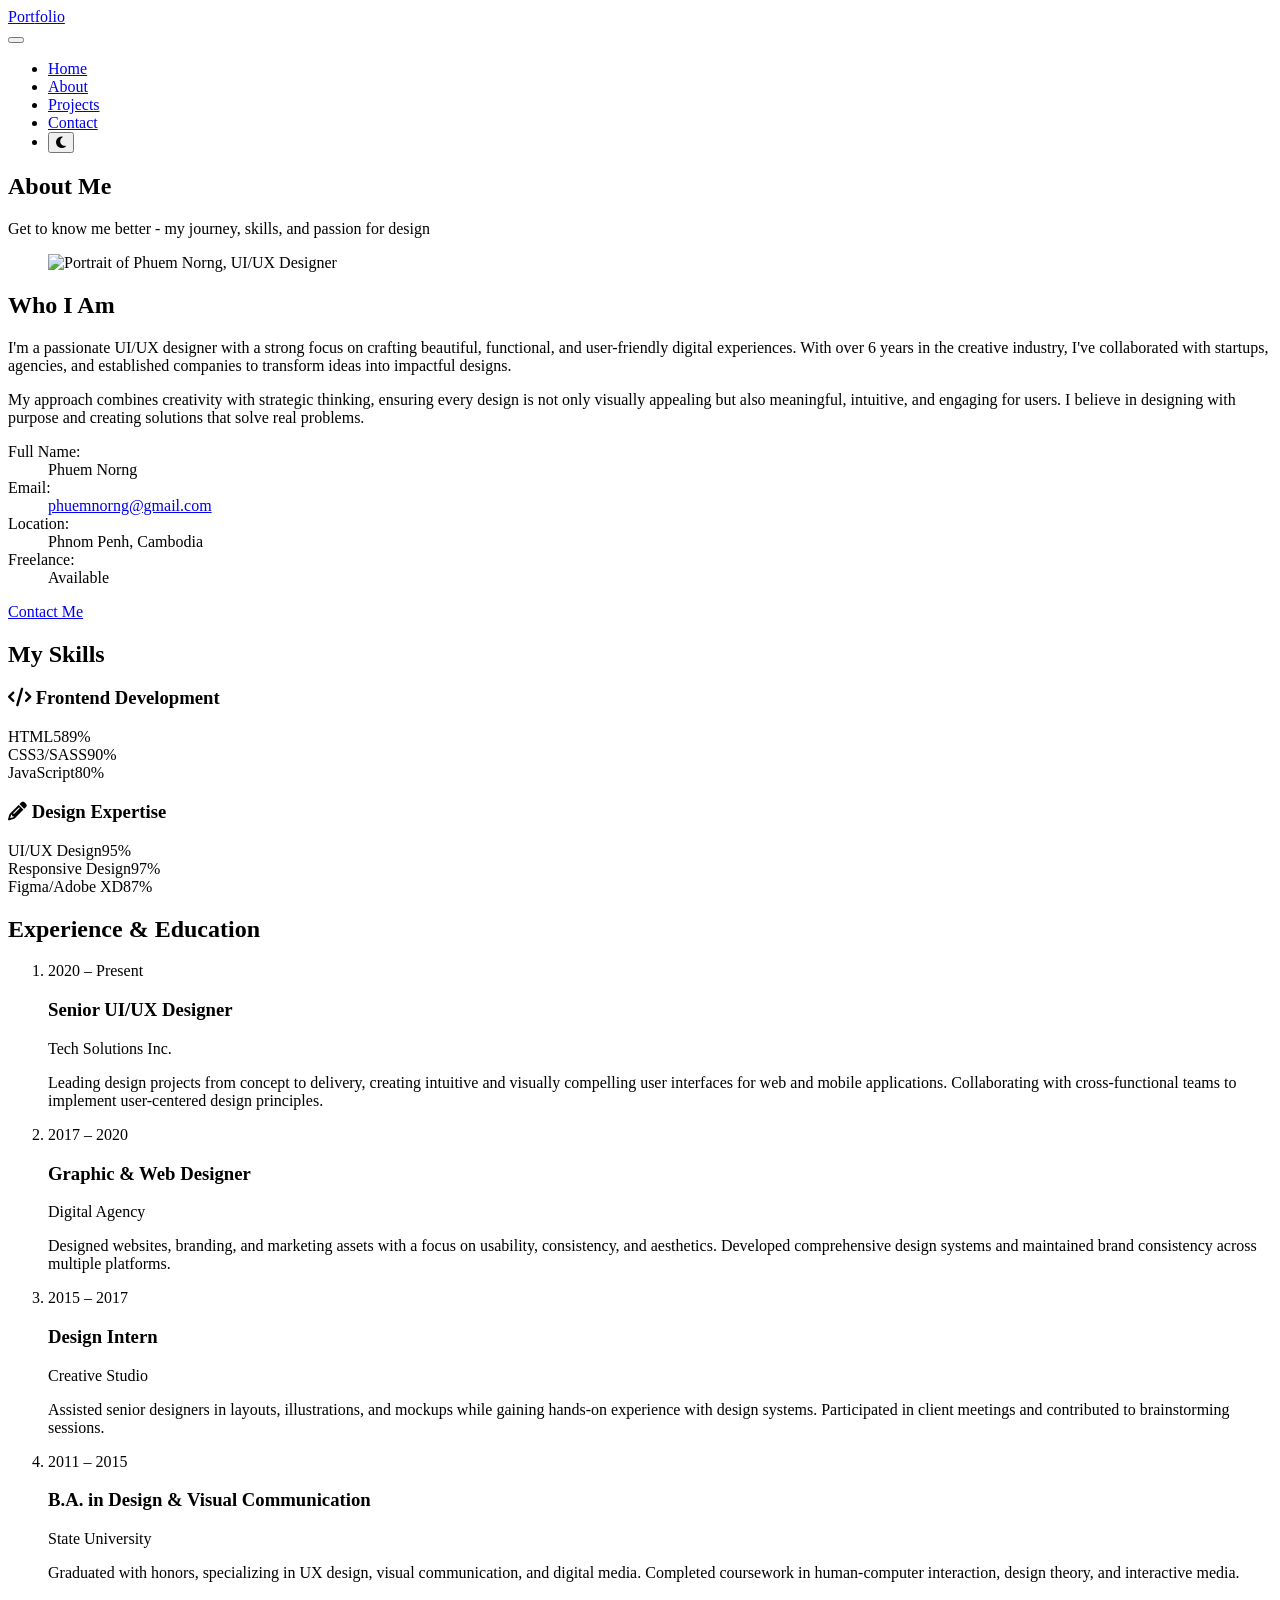
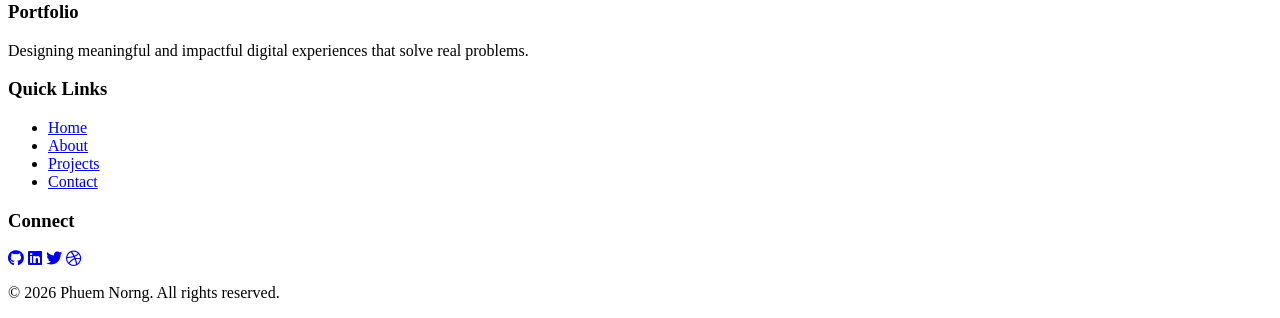
==== about.html @ 8eba79c0 "Add files via upload" ====
<!DOCTYPE html>
<html lang="en" data-theme="light">
<head>
  <meta charset="UTF-8" />
  <meta name="viewport" content="width=device-width, initial-scale=1.0" />
  <meta name="description" content="Learn more about Phuem Norng - UI/UX Designer specializing in digital experiences, design systems, and web development." />
  <meta name="author" content="Phuem Norng" />
  <title>About Me | Phuem Norng - UI/UX Designer Portfolio</title>
  
  <!-- Preload critical assets -->
  <link rel="preload" href="https://cdnjs.cloudflare.com/ajax/libs/font-awesome/6.6.0/css/all.min.css" as="style">
  <link rel="preconnect" href="https://cdnjs.cloudflare.com">
  <link rel="preconnect" href="https://fonts.googleapis.com">
  <link rel="preconnect" href="https://fonts.gstatic.com" crossorigin>
  
  <!-- Google Fonts -->
  <link href="https://fonts.googleapis.com/css2?family=Inter:wght@300;400;500;600;700&family=Plus+Jakarta+Sans:wght@600;700;800&display=swap" rel="stylesheet">
      <!-- CSS Files -->
    <link rel="stylesheet" href="css/theming.css">

  <!-- Font Awesome -->
  <link rel="stylesheet" href="https://cdnjs.cloudflare.com/ajax/libs/font-awesome/6.6.0/css/all.min.css" integrity="sha512-K6Bl8jRfD47m3+" crossorigin="anonymous" referrerpolicy="no-referrer" />

  <!-- Favicon -->
  <link rel="icon" href="assets/img/favicon.png" type="image/png" />
</head>
<body>
  <!-- Header / Navigation -->
  <header class="header" role="banner">
    <div class="container">
      <a href="index.html" class="logo" aria-label="Phuem Norng Portfolio Home">Port<span>folio</span></a>
      
      <nav class="nav" role="navigation" aria-label="Main Navigation">
        <button class="hamburger" aria-expanded="false" aria-controls="menu" aria-label="Toggle navigation">
          <span class="bar"></span><span class="bar"></span><span class="bar"></span>
        </button>
        
        <ul id="menu" class="nav-list">
          <li><a href="index.html">Home</a></li>
          <li><a href="about.html" aria-current="page">About</a></li>
          <li><a href="projects.html">Projects</a></li>
          <li><a href="contact.html">Contact</a></li>
          <li>
            <button id="theme-toggle" class="theme-toggle" aria-label="Toggle dark mode">
              <i class="fas fa-moon"></i>
            </button>
          </li>
        </ul>
      </nav>
    </div>
  </header>

  <!-- Hero -->
  <section class="page-hero">
    <div class="container">
      <h1 class="fade-in">About Me</h1>
      <p class="subtitle fade-in delay-1">Get to know me better - my journey, skills, and passion for design</p>
    </div>
  </section>

  <!-- About -->
  <section class="detailed-about">
    <div class="container about-grid">
      <figure class="about-image fade-in">
        <img src="assets/img/profile.png" alt="Portrait of Phuem Norng, UI/UX Designer" class="profile-img-large" />
      </figure>
      
      <article class="about-details fade-in delay-1">
        <h2>Who I Am</h2>
        <p>I'm a passionate UI/UX designer with a strong focus on crafting beautiful, functional, and user-friendly digital experiences. With over 6 years in the creative industry, I've collaborated with startups, agencies, and established companies to transform ideas into impactful designs.</p>
        <p>My approach combines creativity with strategic thinking, ensuring every design is not only visually appealing but also meaningful, intuitive, and engaging for users. I believe in designing with purpose and creating solutions that solve real problems.</p>
        
        <dl class="personal-info">
          <div class="info-item">
            <dt>Full Name:</dt>
            <dd>Phuem Norng</dd>
          </div>
          <div class="info-item">
            <dt>Email:</dt>
            <dd><a href="mailto:phuemnorng@gmail.com">phuemnorng@gmail.com</a></dd>
          </div>
          <div class="info-item">
            <dt>Location:</dt>
            <dd>Phnom Penh, Cambodia</dd>
          </div>
          <div class="info-item">
            <dt>Freelance:</dt>
            <dd>Available</dd>
          </div>
        </dl>

        <a href="contact.html" class="btn btn-primary">Contact Me</a>
      </article>
    </div>
  </section>

  <!-- Skills -->
  <section class="skills-section">
    <div class="container">
      <h2 class="fade-in">My Skills</h2>
      <div class="skills-grid">
        <!-- Frontend -->
        <div class="skill-category fade-in delay-1">
          <h3><i class="fas fa-code"></i> Frontend Development</h3>
          <div class="skill-item" role="progressbar" aria-valuenow="89" aria-valuemin="0" aria-valuemax="100">
            <div><span>HTML5</span><span>89%</span></div>
            <div class="skill-bar"><div class="skill-progress" data-width="89"></div></div>
          </div>
          <div class="skill-item" role="progressbar" aria-valuenow="90" aria-valuemin="0" aria-valuemax="100">
            <div><span>CSS3/SASS</span><span>90%</span></div>
            <div class="skill-bar"><div class="skill-progress" data-width="90"></div></div>
          </div>
          <div class="skill-item" role="progressbar" aria-valuenow="80" aria-valuemin="0" aria-valuemax="100">
            <div><span>JavaScript</span><span>80%</span></div>
            <div class="skill-bar"><div class="skill-progress" data-width="80"></div></div>
          </div>
        </div>

        <!-- Design -->
        <div class="skill-category fade-in delay-2">
          <h3><i class="fas fa-pencil-alt"></i> Design Expertise</h3>
          <div class="skill-item" role="progressbar" aria-valuenow="95" aria-valuemin="0" aria-valuemax="100">
            <div><span>UI/UX Design</span><span>95%</span></div>
            <div class="skill-bar"><div class="skill-progress" data-width="95"></div></div>
          </div>
          <div class="skill-item" role="progressbar" aria-valuenow="97" aria-valuemin="0" aria-valuemax="100">
            <div><span>Responsive Design</span><span>97%</span></div>
            <div class="skill-bar"><div class="skill-progress" data-width="97"></div></div>
          </div>
          <div class="skill-item" role="progressbar" aria-valuenow="87" aria-valuemin="0" aria-valuemax="100">
            <div><span>Figma/Adobe XD</span><span>87%</span></div>
            <div class="skill-bar"><div class="skill-progress" data-width="87"></div></div>
          </div>
        </div>
      </div>
    </div>
  </section>

  <!-- Experience -->
  <section class="experience-section">
    <div class="container">
      <h2 class="fade-in">Experience & Education</h2>
      <ol class="timeline">
        <li class="timeline-item fade-in">
          <time datetime="2020">2020 – Present</time>
          <div>
            <h3>Senior UI/UX Designer</h3>
            <span class="company">Tech Solutions Inc.</span>
            <p>Leading design projects from concept to delivery, creating intuitive and visually compelling user interfaces for web and mobile applications. Collaborating with cross-functional teams to implement user-centered design principles.</p>
          </div>
        </li>
        <li class="timeline-item fade-in delay-1">
          <time datetime="2017">2017 – 2020</time>
          <div>
            <h3>Graphic & Web Designer</h3>
            <span class="company">Digital Agency</span>
            <p>Designed websites, branding, and marketing assets with a focus on usability, consistency, and aesthetics. Developed comprehensive design systems and maintained brand consistency across multiple platforms.</p>
          </div>
        </li>
        <li class="timeline-item fade-in delay-2">
          <time datetime="2015">2015 – 2017</time>
          <div>
            <h3>Design Intern</h3>
            <span class="company">Creative Studio</span>
            <p>Assisted senior designers in layouts, illustrations, and mockups while gaining hands-on experience with design systems. Participated in client meetings and contributed to brainstorming sessions.</p>
          </div>
        </li>
        <li class="timeline-item fade-in delay-3">
          <time datetime="2011">2011 – 2015</time>
          <div>
            <h3>B.A. in Design & Visual Communication</h3>
            <span class="company">State University</span>
            <p>Graduated with honors, specializing in UX design, visual communication, and digital media. Completed coursework in human-computer interaction, design theory, and interactive media.</p>
          </div>
        </li>
      </ol>
    </div>
  </section>

  <!-- Footer -->
  <footer class="footer" role="contentinfo">
    <div class="container footer-content">
      <div>
        <h3>Portfolio</h3>
        <p>Designing meaningful and impactful digital experiences that solve real problems.</p>
      </div>
      <nav class="footer-links" aria-label="Footer Navigation">
        <h3>Quick Links</h3>
        <ul>
          <li><a href="index.html">Home</a></li>
          <li><a href="about.html">About</a></li>
          <li><a href="projects.html">Projects</a></li>
          <li><a href="contact.html">Contact</a></li>
        </ul>
      </nav>
      <div class="footer-social">
        <h3>Connect</h3>
        <div class="social-links">
          <a href="https://github.com/phuem-norng" aria-label="GitHub"><i class="fab fa-github"></i></a>
          <a href="https://www.linkedin.com/in/phuem-norng-83930b341?utm_source=share&utm_campaign=share_via&utm_content=profile&utm_medium=ios_app" aria-label="LinkedIn"><i class="fab fa-linkedin"></i></a>
          <a href="https://x.com/phuemnorng?s=21" aria-label="Twitter"><i class="fab fa-twitter"></i></a>
          <a href="#" aria-label="Dribbble"><i class="fab fa-dribbble"></i></a>
        </div>
      </div>
    </div>
    <div class="footer-bottom">
      <p>&copy; <span id="year"></span> Phuem Norng. All rights reserved.</p>
    </div>
  </footer>
        <!-- JavaScript Files -->
    <script src="js/main.js"></script>
    <script src="js/darkmode.js"></script>
    <script src="js/filter.js"></script>
  <script>
    // Set current year in footer
    document.getElementById('year').textContent = new Date().getFullYear();
    
    // Mobile menu toggle
    const hamburger = document.querySelector('.hamburger');
    const navList = document.querySelector('.nav-list');
    
    hamburger.addEventListener('click', () => {
      const isExpanded = hamburger.getAttribute('aria-expanded') === 'true';
      hamburger.classList.toggle('active');
      navList.classList.toggle('active');
      hamburger.setAttribute('aria-expanded', !isExpanded);
    });
    
    // Close menu when clicking on a link
    document.querySelectorAll('.nav-list a').forEach(link => {
      link.addEventListener('click', () => {
        hamburger.classList.remove('active');
        navList.classList.remove('active');
        hamburger.setAttribute('aria-expanded', 'false');
      });
    });
    
    // Theme toggle functionality
    const themeToggle = document.getElementById('theme-toggle');
    const themeIcon = themeToggle.querySelector('i');
    
    // Check for saved theme preference or respect OS preference
    if (localStorage.getItem('theme') === 'dark' || 
        (window.matchMedia('(prefers-color-scheme: dark)').matches && !localStorage.getItem('theme'))) {
      document.documentElement.setAttribute('data-theme', 'dark');
      themeIcon.classList.replace('fa-moon', 'fa-sun');
    }
    
    themeToggle.addEventListener('click', () => {
      if (document.documentElement.getAttribute('data-theme') === 'dark') {
        document.documentElement.setAttribute('data-theme', 'light');
        themeIcon.classList.replace('fa-sun', 'fa-moon');
        localStorage.setItem('theme', 'light');
      } else {
        document.documentElement.setAttribute('data-theme', 'dark');
        themeIcon.classList.replace('fa-moon', 'fa-sun');
        localStorage.setItem('theme', 'dark');
      }
    });
    
    // Animate skill bars when they come into view
    const animateSkillBars = () => {
      const skillBars = document.querySelectorAll('.skill-progress');
      
      skillBars.forEach(bar => {
        const rect = bar.getBoundingClientRect();
        const isInViewport = rect.top <= (window.innerHeight || document.documentElement.clientHeight) && 
                             rect.bottom >= 0;
        
        if (isInViewport && !bar.classList.contains('animated')) {
          bar.style.width = bar.getAttribute('data-width') + '%';
          bar.classList.add('animated');
        }
      });
    };
    
    // Run on load and scroll
    window.addEventListener('load', animateSkillBars);
    window.addEventListener('scroll', animateSkillBars);
    
    // Fade in elements when they come into view
    const fadeElements = document.querySelectorAll('.fade-in');
    
    const checkFade = () => {
      fadeElements.forEach(el => {
        const rect = el.getBoundingClientRect();
        const isInViewport = rect.top <= (window.innerHeight || document.documentElement.clientHeight) * 0.85 && 
                             rect.bottom >= 0;
        
        if (isInViewport) {
          el.style.opacity = '1';
          el.style.transform = 'translateY(0)';
        }
      });
    };
    
    // Set initial state
    fadeElements.forEach(el => {
      el.style.opacity = '0';
      el.style.transform = 'translateY(20px)';
      el.style.transition = 'opacity 0.8s ease, transform 0.8s ease';
    });
    
    // Run on load and scroll
    window.addEventListener('load', checkFade);
    window.addEventListener('scroll', checkFade);
  </script>
</body>
</html>
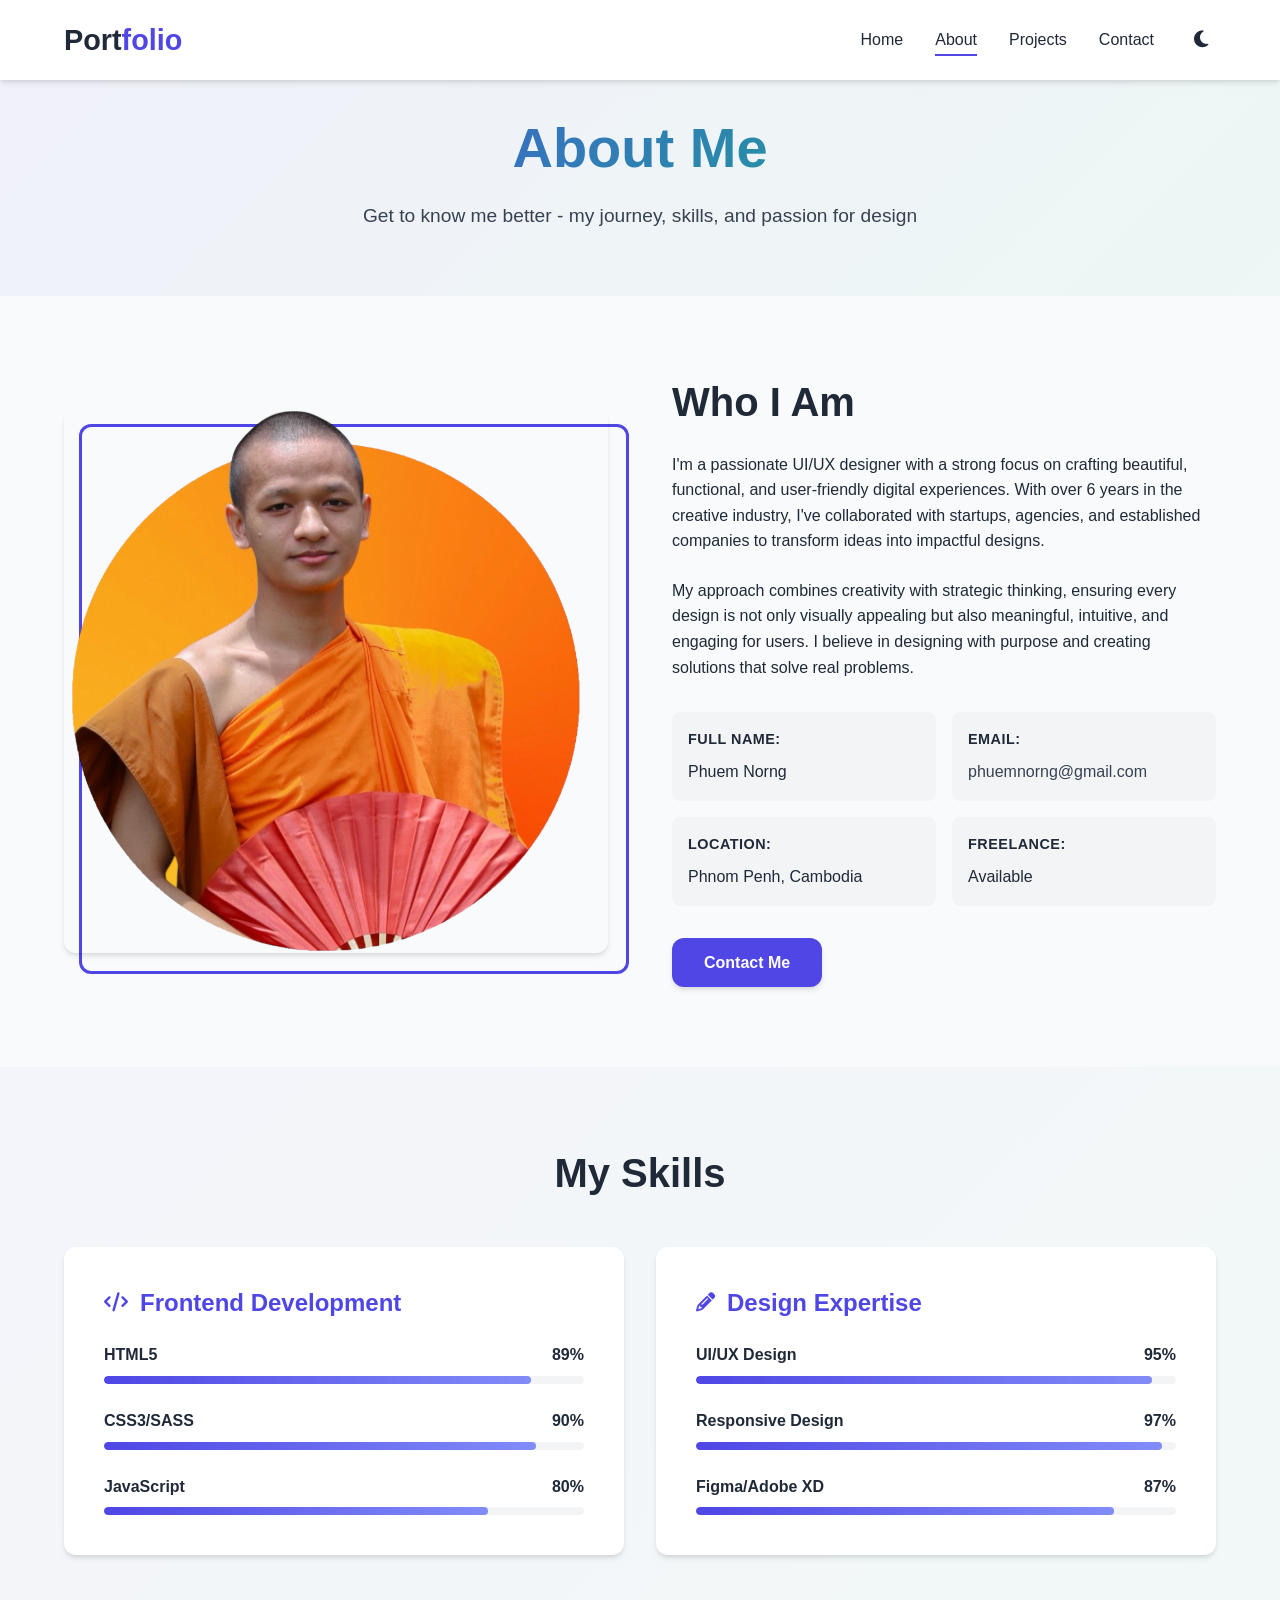
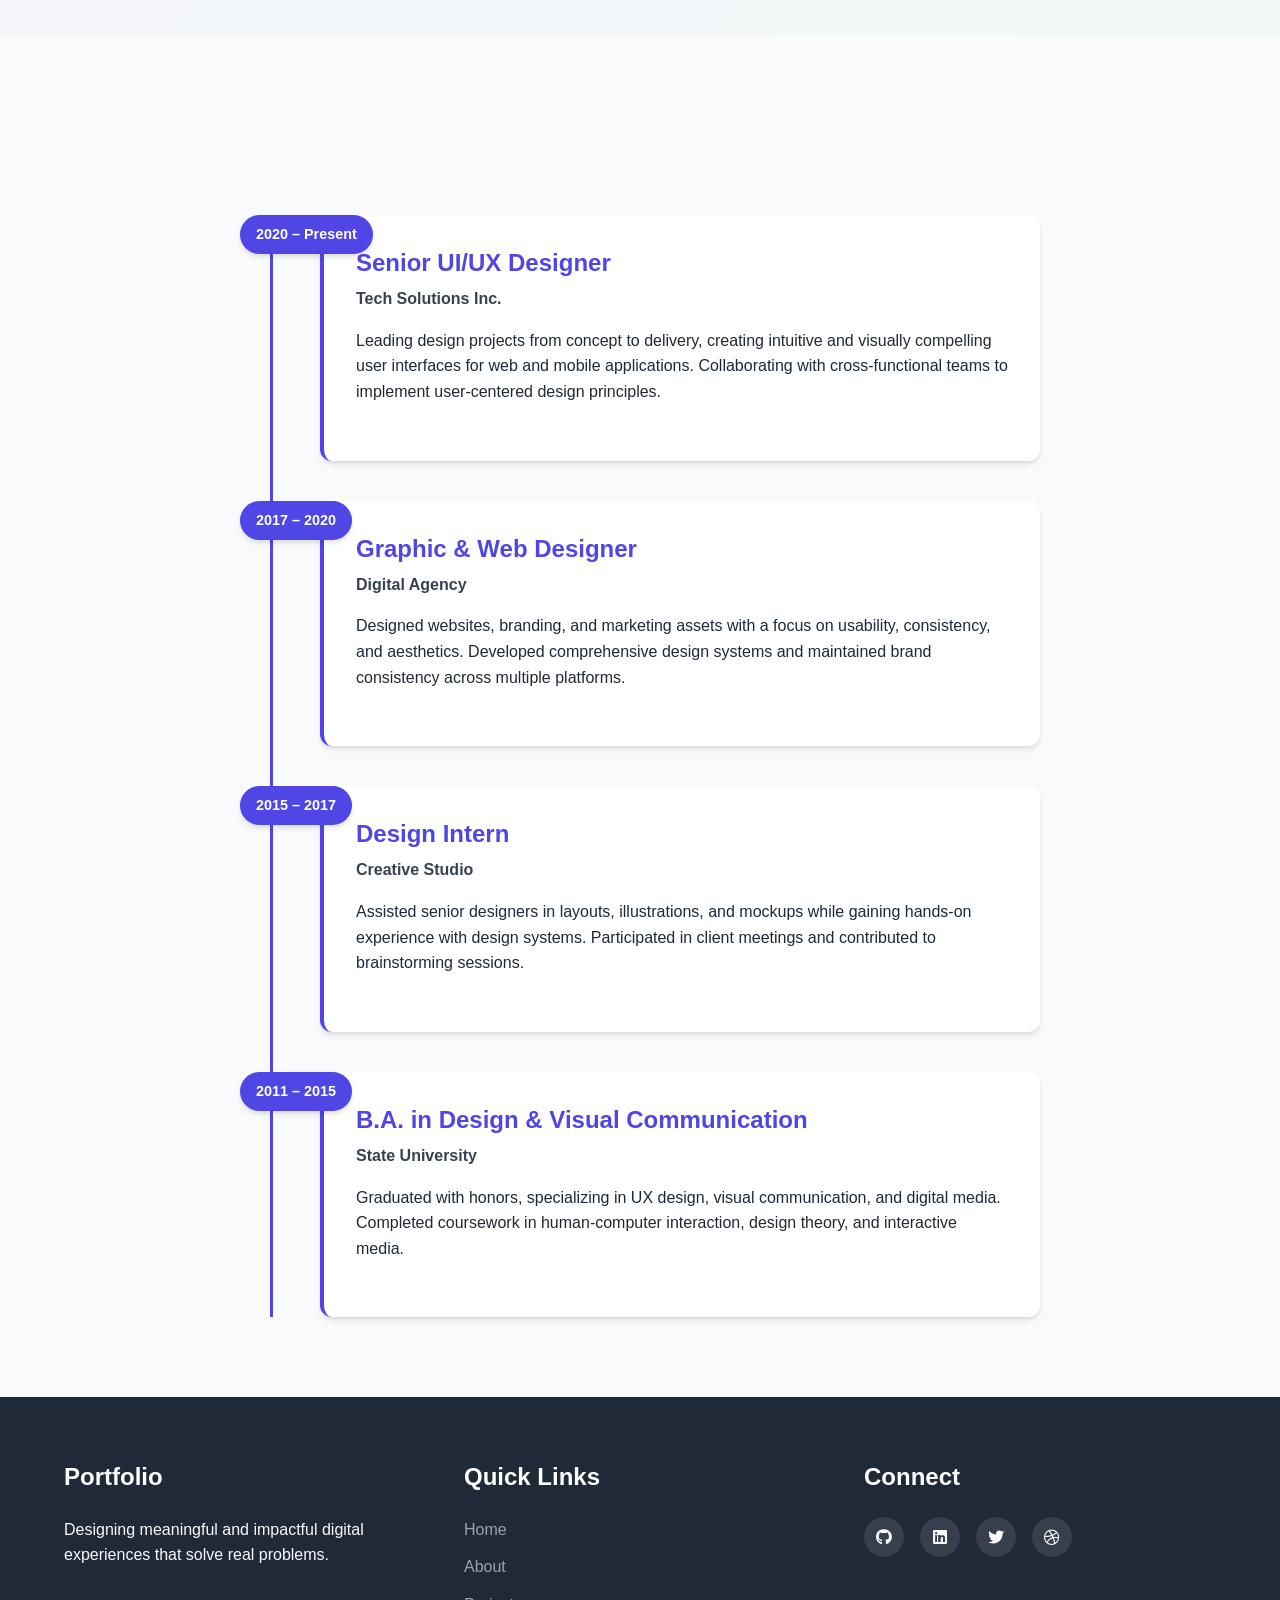
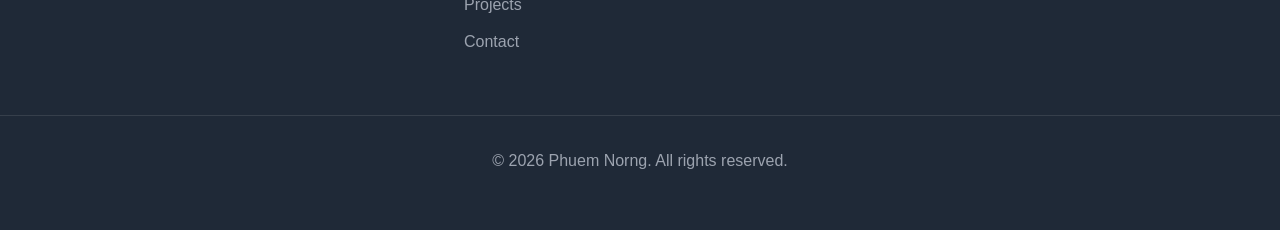
==== commit 0d9ed31e: "about.html" ====
--- a/about.html
+++ b/about.html
@@ -16,13 +16,13 @@
   <!-- Google Fonts -->
   <link href="https://fonts.googleapis.com/css2?family=Inter:wght@300;400;500;600;700&family=Plus+Jakarta+Sans:wght@600;700;800&display=swap" rel="stylesheet">
       <!-- CSS Files -->
-    <link rel="stylesheet" href="css/theming.css">
+    <link rel="stylesheet" href="theming.css">
 
   <!-- Font Awesome -->
   <link rel="stylesheet" href="https://cdnjs.cloudflare.com/ajax/libs/font-awesome/6.6.0/css/all.min.css" integrity="sha512-K6Bl8jRfD47m3+" crossorigin="anonymous" referrerpolicy="no-referrer" />
 
   <!-- Favicon -->
-  <link rel="icon" href="assets/img/favicon.png" type="image/png" />
+  <link rel="icon" href="favicon.png" type="image/png" />
 </head>
 <body>
   <!-- Header / Navigation -->
@@ -62,7 +62,7 @@
   <section class="detailed-about">
     <div class="container about-grid">
       <figure class="about-image fade-in">
-        <img src="assets/img/profile.png" alt="Portrait of Phuem Norng, UI/UX Designer" class="profile-img-large" />
+        <img src="profile.png" alt="Portrait of Phuem Norng, UI/UX Designer" class="profile-img-large" />
       </figure>
       
       <article class="about-details fade-in delay-1">
@@ -208,9 +208,9 @@
     </div>
   </footer>
         <!-- JavaScript Files -->
-    <script src="js/main.js"></script>
-    <script src="js/darkmode.js"></script>
-    <script src="js/filter.js"></script>
+    <script src="main.js"></script>
+    <script src="darkmode.js"></script>
+    <script src="filter.js"></script>
   <script>
     // Set current year in footer
     document.getElementById('year').textContent = new Date().getFullYear();
@@ -306,4 +306,5 @@
     window.addEventListener('scroll', checkFade);
   </script>
 </body>
-</html>+
+</html>
--- a/theming.css
+++ b/theming.css
@@ -0,0 +1,794 @@
+/* CSS Variables for Theming */
+:root {
+      --primary: #4f46e5;
+      --primary-dark: #4338ca;
+      --primary-light: #818cf8;
+      --secondary: #10b981;
+      --accent: #f59e0b;
+      --dark: #1f2937;
+      --dark-alt: #374151;
+      --light: #f9fafb;
+      --light-alt: #f3f4f6;
+      --gray: #9ca3af;
+      --white: #ffffff;
+      --black: #111827;
+      
+      --font-primary: 'Inter', -apple-system, BlinkMacSystemFont, "Segoe UI", Roboto, sans-serif;
+      --font-heading: 'Plus Jakarta Sans', -apple-system, BlinkMacSystemFont, "Segoe UI", Roboto, sans-serif;
+      
+      --container-width: 1200px;
+      --border-radius: 12px;
+      --border-radius-sm: 8px;
+      --shadow: 0 4px 6px -1px rgba(0, 0, 0, 0.1), 0 2px 4px -1px rgba(0, 0, 0, 0.06);
+      --shadow-md: 0 10px 15px -3px rgba(0, 0, 0, 0.1), 0 4px 6px -2px rgba(0, 0, 0, 0.05);
+      --shadow-lg: 0 20px 25px -5px rgba(0, 0, 0, 0.1), 0 10px 10px -5px rgba(0, 0, 0, 0.04);
+      
+      --transition: all 0.3s ease;
+      --transition-slow: all 0.5s ease;
+      
+      --header-height: 80px;
+    }
+
+    [data-theme="dark"] {
+      --light: #111827;
+      --light-alt: #1f2937;
+      --dark: #f9fafb;
+      --dark-alt: #f3f4f6;
+      --white: #1f2937;
+      --black: #f9fafb;
+      --gray: #6b7280;
+    }
+
+    * {
+      margin: 0;
+      padding: 0;
+      box-sizing: border-box;
+    }
+
+    body {
+      font-family: var(--font-primary);
+      line-height: 1.6;
+      color: var(--dark);
+      background-color: var(--light);
+      transition: var(--transition);
+    }
+
+    .container {
+      width: 100%;
+      max-width: var(--container-width);
+      margin: 0 auto;
+      padding: 0 1.5rem;
+    }
+
+    h1, h2, h3, h4, h5, h6 {
+      font-family: var(--font-heading);
+      font-weight: 700;
+      line-height: 1.3;
+      margin-bottom: 1rem;
+      color: var(--dark);
+    }
+
+    h1 {
+      font-size: 3.5rem;
+      font-weight: 800;
+    }
+
+    h2 {
+      font-size: 2.5rem;
+      position: relative;
+    }
+
+    h3 {
+      font-size: 1.5rem;
+    }
+
+    p {
+      margin-bottom: 1.5rem;
+    }
+
+    a {
+      color: var(--primary);
+      text-decoration: none;
+      transition: var(--transition);
+    }
+
+    a:hover {
+      color: var(--primary-dark);
+    }
+
+    img {
+      max-width: 100%;
+      height: auto;
+      display: block;
+    }
+
+    .btn {
+      display: inline-flex;
+      align-items: center;
+      justify-content: center;
+      padding: 0.75rem 2rem;
+      border-radius: var(--border-radius);
+      font-weight: 600;
+      font-size: 1rem;
+      cursor: pointer;
+      transition: var(--transition);
+      border: none;
+      outline: none;
+      position: relative;
+      overflow: hidden;
+    }
+
+    .btn::before {
+      content: '';
+      position: absolute;
+      top: 0;
+      left: -100%;
+      width: 100%;
+      height: 100%;
+      background: linear-gradient(90deg, transparent, rgba(255, 255, 255, 0.2), transparent);
+      transition: var(--transition-slow);
+    }
+
+    .btn:hover::before {
+      left: 100%;
+    }
+
+    .btn-primary {
+      background: var(--primary);
+      color: var(--white);
+      box-shadow: var(--shadow);
+    }
+
+    .btn-primary:hover {
+      background: var(--primary-dark);
+      transform: translateY(-2px);
+      box-shadow: var(--shadow-md);
+      color: var(--white);
+    }
+
+    section {
+      padding: 5rem 0;
+    }
+
+    /* Header */
+    .header {
+      position: fixed;
+      top: 0;
+      left: 0;
+      width: 100%;
+      height: var(--header-height);
+      background: rgba(255, 255, 255, 0.95);
+      backdrop-filter: blur(10px);
+      box-shadow: var(--shadow);
+      z-index: 1000;
+      transition: var(--transition);
+    }
+
+    [data-theme="dark"] .header {
+      background: rgba(17, 24, 39, 0.95);
+    }
+
+    .header .container {
+      display: flex;
+      justify-content: space-between;
+      align-items: center;
+      height: 100%;
+    }
+
+    .logo {
+      font-size: 1.8rem;
+      font-weight: 800;
+      color: var(--dark);
+    }
+
+    .logo span {
+      color: var(--primary);
+    }
+
+    .nav-list {
+      display: flex;
+      list-style: none;
+      align-items: center;
+      gap: 2rem;
+    }
+
+    .nav-list a {
+      color: var(--dark);
+      font-weight: 500;
+      position: relative;
+      padding: 0.5rem 0;
+    }
+
+    .nav-list a::after {
+      content: '';
+      position: absolute;
+      bottom: 0;
+      left: 0;
+      width: 0;
+      height: 2px;
+      background: var(--primary);
+      transition: var(--transition);
+    }
+
+    .nav-list a:hover::after,
+    .nav-list a[aria-current="page"]::after {
+      width: 100%;
+    }
+
+    .theme-toggle {
+      background: none;
+      border: none;
+      color: var(--dark);
+      font-size: 1.2rem;
+      cursor: pointer;
+      padding: 0.5rem;
+      border-radius: 50%;
+      transition: var(--transition);
+      display: flex;
+      align-items: center;
+      justify-content: center;
+    }
+
+    .theme-toggle:hover {
+      background: var(--light-alt);
+      color: var(--primary);
+    }
+
+    .hamburger {
+      display: none;
+      flex-direction: column;
+      justify-content: space-between;
+      width: 30px;
+      height: 21px;
+      background: none;
+      border: none;
+      cursor: pointer;
+      padding: 0;
+    }
+
+    .hamburger .bar {
+      height: 3px;
+      width: 100%;
+      background: var(--dark);
+      border-radius: 3px;
+      transition: var(--transition);
+    }
+
+    .sr-only {
+      position: absolute;
+      width: 1px;
+      height: 1px;
+      padding: 0;
+      margin: -1px;
+      overflow: hidden;
+      clip: rect(0, 0, 0, 0);
+      white-space: nowrap;
+      border: 0;
+    }
+
+    /* Hero Section */
+    .page-hero {
+      background: linear-gradient(135deg, rgba(79, 70, 229, 0.05) 0%, rgba(16, 185, 129, 0.05) 100%);
+      padding: calc(var(--header-height) + 2rem) 0 4rem;
+      text-align: center;
+    }
+
+    .page-hero h1 {
+      font-size: 3.5rem;
+      margin-bottom: 1rem;
+      background: linear-gradient(135deg, var(--primary) 0%, var(--secondary) 100%);
+      -webkit-background-clip: text;
+      -webkit-text-fill-color: transparent;
+      background-clip: text;
+    }
+
+    .page-hero .subtitle {
+      font-size: 1.2rem;
+      color: var(--dark-alt);
+      max-width: 600px;
+      margin: 0 auto;
+    }
+
+    /* About Section */
+    .detailed-about {
+      position: relative;
+      overflow: hidden;
+    }
+
+    .about-grid {
+      display: grid;
+      grid-template-columns: 1fr 1fr;
+      gap: 4rem;
+      align-items: center;
+    }
+
+    .about-image {
+      position: relative;
+    }
+
+    .about-image::before {
+      content: '';
+      position: absolute;
+      width: 100%;
+      height: 100%;
+      border: 3px solid var(--primary);
+      border-radius: var(--border-radius);
+      top: 15px;
+      left: 15px;
+      z-index: -1;
+      transition: var(--transition);
+    }
+
+    .about-image:hover::before {
+      top: 10px;
+      left: 10px;
+    }
+
+    .profile-img-large {
+      border-radius: var(--border-radius);
+      box-shadow: var(--shadow);
+      transition: var(--transition);
+    }
+
+    .about-image:hover .profile-img-large {
+      transform: translateY(-5px);
+      box-shadow: var(--shadow-lg);
+    }
+
+    .about-details h2 {
+      margin-bottom: 1.5rem;
+    }
+
+    .personal-info {
+      margin: 2rem 0;
+      display: grid;
+      grid-template-columns: repeat(2, 1fr);
+      gap: 1rem;
+    }
+
+    .info-item {
+      display: flex;
+      flex-direction: column;
+      padding: 1rem;
+      background: var(--light-alt);
+      border-radius: var(--border-radius-sm);
+      transition: var(--transition);
+    }
+
+    .info-item:hover {
+      transform: translateY(-3px);
+      box-shadow: var(--shadow);
+    }
+
+    .info-item dt {
+      font-weight: 600;
+      color: var(--dark);
+      margin-bottom: 0.5rem;
+      font-size: 0.9rem;
+      text-transform: uppercase;
+      letter-spacing: 0.5px;
+    }
+
+    .info-item dd a {
+      color: var(--dark-alt);
+      font-weight: 500;
+    }
+
+    .info-item dd a:hover {
+      color: var(--primary);
+    }
+
+    /* Skills Section */
+    .skills-section {
+      background: linear-gradient(135deg, rgba(79, 70, 229, 0.03) 0%, rgba(16, 185, 129, 0.03) 100%);
+    }
+
+    .skills-section h2 {
+      text-align: center;
+      margin-bottom: 3rem;
+    }
+
+    .skills-grid {
+      display: grid;
+      grid-template-columns: repeat(2, 1fr);
+      gap: 2rem;
+    }
+
+    .skill-category {
+      background: var(--white);
+      padding: 2.5rem;
+      border-radius: var(--border-radius);
+      box-shadow: var(--shadow);
+      transition: var(--transition);
+    }
+
+    .skill-category:hover {
+      transform: translateY(-5px);
+      box-shadow: var(--shadow-lg);
+    }
+
+    .skill-category h3 {
+      margin-bottom: 1.5rem;
+      color: var(--primary);
+      display: flex;
+      align-items: center;
+      gap: 0.75rem;
+    }
+
+    .skill-category h3 i {
+      font-size: 1.2rem;
+    }
+
+    .skill-item {
+      margin-bottom: 1.5rem;
+    }
+
+    .skill-item:last-child {
+      margin-bottom: 0;
+    }
+
+    .skill-item > div:first-child {
+      display: flex;
+      justify-content: space-between;
+      margin-bottom: 0.5rem;
+      font-weight: 600;
+      color: var(--dark);
+    }
+
+    .skill-bar {
+      height: 8px;
+      background: var(--light-alt);
+      border-radius: 10px;
+      overflow: hidden;
+    }
+
+    .skill-progress {
+      height: 100%;
+      background: linear-gradient(90deg, var(--primary) 0%, var(--primary-light) 100%);
+      border-radius: 10px;
+      position: relative;
+      width: 0;
+      transition: width 1.5s cubic-bezier(0.16, 1, 0.3, 1);
+    }
+
+    /* Experience Section */
+    .experience-section h2 {
+      text-align: center;
+      margin-bottom: 3rem;
+    }
+
+    .timeline {
+      position: relative;
+      list-style: none;
+      max-width: 800px;
+      margin: 0 auto;
+    }
+
+    .timeline::before {
+      content: '';
+      position: absolute;
+      left: 30px;
+      top: 0;
+      height: 100%;
+      width: 3px;
+      background: var(--primary);
+    }
+
+    .timeline-item {
+      position: relative;
+      margin-bottom: 2.5rem;
+      padding-left: 80px;
+    }
+
+    .timeline-item:last-child {
+      margin-bottom: 0;
+    }
+
+    .timeline-item time {
+      position: absolute;
+      left: 0;
+      top: 0;
+      background: var(--primary);
+      color: white;
+      padding: 0.5rem 1rem;
+      border-radius: 20px;
+      font-weight: 600;
+      font-size: 0.9rem;
+      box-shadow: var(--shadow);
+    }
+
+    .timeline-item > div {
+      background: var(--white);
+      padding: 2rem;
+      border-radius: var(--border-radius);
+      box-shadow: var(--shadow);
+      transition: var(--transition);
+      border-left: 4px solid var(--primary);
+    }
+
+    .timeline-item > div:hover {
+      transform: translateX(5px);
+      box-shadow: var(--shadow-md);
+    }
+
+    .timeline-item h3 {
+      color: var(--primary);
+      margin-bottom: 0.5rem;
+    }
+
+    .company {
+      color: var(--dark-alt);
+      font-weight: 600;
+      margin-bottom: 1rem;
+      display: block;
+    }
+
+    /* Footer */
+    .footer {
+      background: var(--dark);
+      color: var(--light);
+      padding: 4rem 0 2rem;
+    }
+
+    .footer h3 {
+      color: var(--white);
+      margin-bottom: 1.5rem;
+    }
+
+    .footer-content {
+      display: grid;
+      grid-template-columns: repeat(3, 1fr);
+      gap: 3rem;
+      margin-bottom: 3rem;
+    }
+
+    .footer-links ul {
+      list-style: none;
+    }
+
+    .footer-links li {
+      margin-bottom: 0.75rem;
+    }
+
+    .footer-links a {
+      color: var(--gray);
+      transition: var(--transition);
+    }
+
+    .footer-links a:hover {
+      color: var(--white);
+    }
+
+    .social-links {
+      display: flex;
+      gap: 1rem;
+    }
+
+    .social-links a {
+      display: flex;
+      align-items: center;
+      justify-content: center;
+      width: 40px;
+      height: 40px;
+      background: rgba(255, 255, 255, 0.1);
+      border-radius: 50%;
+      color: var(--light);
+      transition: var(--transition);
+    }
+
+    .social-links a:hover {
+      background: var(--primary);
+      transform: translateY(-3px);
+    }
+
+    .footer-bottom {
+      text-align: center;
+      padding-top: 2rem;
+      border-top: 1px solid rgba(255, 255, 255, 0.1);
+      color: var(--gray);
+    }
+
+    /* Animations */
+    @keyframes fadeIn {
+      from {
+        opacity: 0;
+      }
+      to {
+        opacity: 1;
+      }
+    }
+
+    @keyframes fadeInUp {
+      from {
+        opacity: 0;
+        transform: translateY(30px);
+      }
+      to {
+        opacity: 1;
+        transform: translateY(0);
+      }
+    }
+
+    @keyframes fadeInLeft {
+      from {
+        opacity: 0;
+        transform: translateX(-30px);
+      }
+      to {
+        opacity: 1;
+        transform: translateX(0);
+      }
+    }
+
+    @keyframes fadeInRight {
+      from {
+        opacity: 0;
+        transform: translateX(30px);
+      }
+      to {
+        opacity: 1;
+        transform: translateX(0);
+      }
+    }
+
+    /* Responsive Design */
+    @media (max-width: 992px) {
+      h1 {
+        font-size: 2.8rem;
+      }
+      
+      h2 {
+        font-size: 2.2rem;
+      }
+      
+      .about-grid {
+        gap: 3rem;
+      }
+      
+      .skills-grid {
+        gap: 2rem;
+      }
+      
+      .footer-content {
+        grid-template-columns: repeat(2, 1fr);
+        gap: 2rem;
+      }
+    }
+
+    @media (max-width: 768px) {
+      :root {
+        --header-height: 70px;
+      }
+      
+      h1 {
+        font-size: 2.5rem;
+      }
+      
+      h2 {
+        font-size: 2rem;
+      }
+      
+      .nav-list {
+        position: fixed;
+        top: var(--header-height);
+        left: -100%;
+        width: 100%;
+        height: calc(100vh - var(--header-height));
+        background: var(--white);
+        flex-direction: column;
+        justify-content: flex-start;
+        padding: 2rem;
+        gap: 2rem;
+        transition: var(--transition);
+        box-shadow: var(--shadow);
+      }
+      
+      [data-theme="dark"] .nav-list {
+        background: var(--dark);
+      }
+      
+      .nav-list.active {
+        left: 0;
+      }
+      
+      .hamburger {
+        display: flex;
+      }
+      
+      .hamburger.active .bar:nth-child(1) {
+        transform: translateY(9px) rotate(45deg);
+      }
+      
+      .hamburger.active .bar:nth-child(2) {
+        opacity: 0;
+      }
+      
+      .hamburger.active .bar:nth-child(3) {
+        transform: translateY(-9px) rotate(-45deg);
+      }
+      
+      .page-hero {
+        padding: calc(var(--header-height) + 1rem) 0 3rem;
+      }
+      
+      .page-hero h1 {
+        font-size: 2.5rem;
+      }
+      
+      .about-grid {
+        grid-template-columns: 1fr;
+      }
+      
+      .about-image {
+        order: -1;
+        max-width: 400px;
+        margin: 0 auto;
+      }
+      
+      .skills-grid {
+        grid-template-columns: 1fr;
+      }
+      
+      .personal-info {
+        grid-template-columns: 1fr;
+      }
+      
+      .timeline::before {
+        left: 20px;
+      }
+      
+      .timeline-item {
+        padding-left: 60px;
+      }
+      
+      .timeline-item time {
+        padding: 0.4rem 0.8rem;
+        font-size: 0.8rem;
+      }
+    }
+
+    @media (max-width: 576px) {
+      section {
+        padding: 3rem 0;
+      }
+      
+      h1 {
+        font-size: 2.2rem;
+      }
+      
+      h2 {
+        font-size: 1.8rem;
+      }
+      
+      .page-hero h1 {
+        font-size: 2.2rem;
+      }
+      
+      .footer-content {
+        grid-template-columns: 1fr;
+      }
+      
+      .timeline-item > div {
+        padding: 1.5rem;
+      }
+      
+      .skill-category {
+        padding: 1.5rem;
+      }
+    }
+
+    /* Reduced motion for accessibility */
+    @media (prefers-reduced-motion: reduce) {
+      *,
+      *::before,
+      *::after {
+        animation-duration: 0.01ms !important;
+        animation-iteration-count: 1 !important;
+        transition-duration: 0.01ms !important;
+        scroll-behavior: auto !important;
+      }
+      
+      html {
+        scroll-behavior: auto;
+      }
+    }
